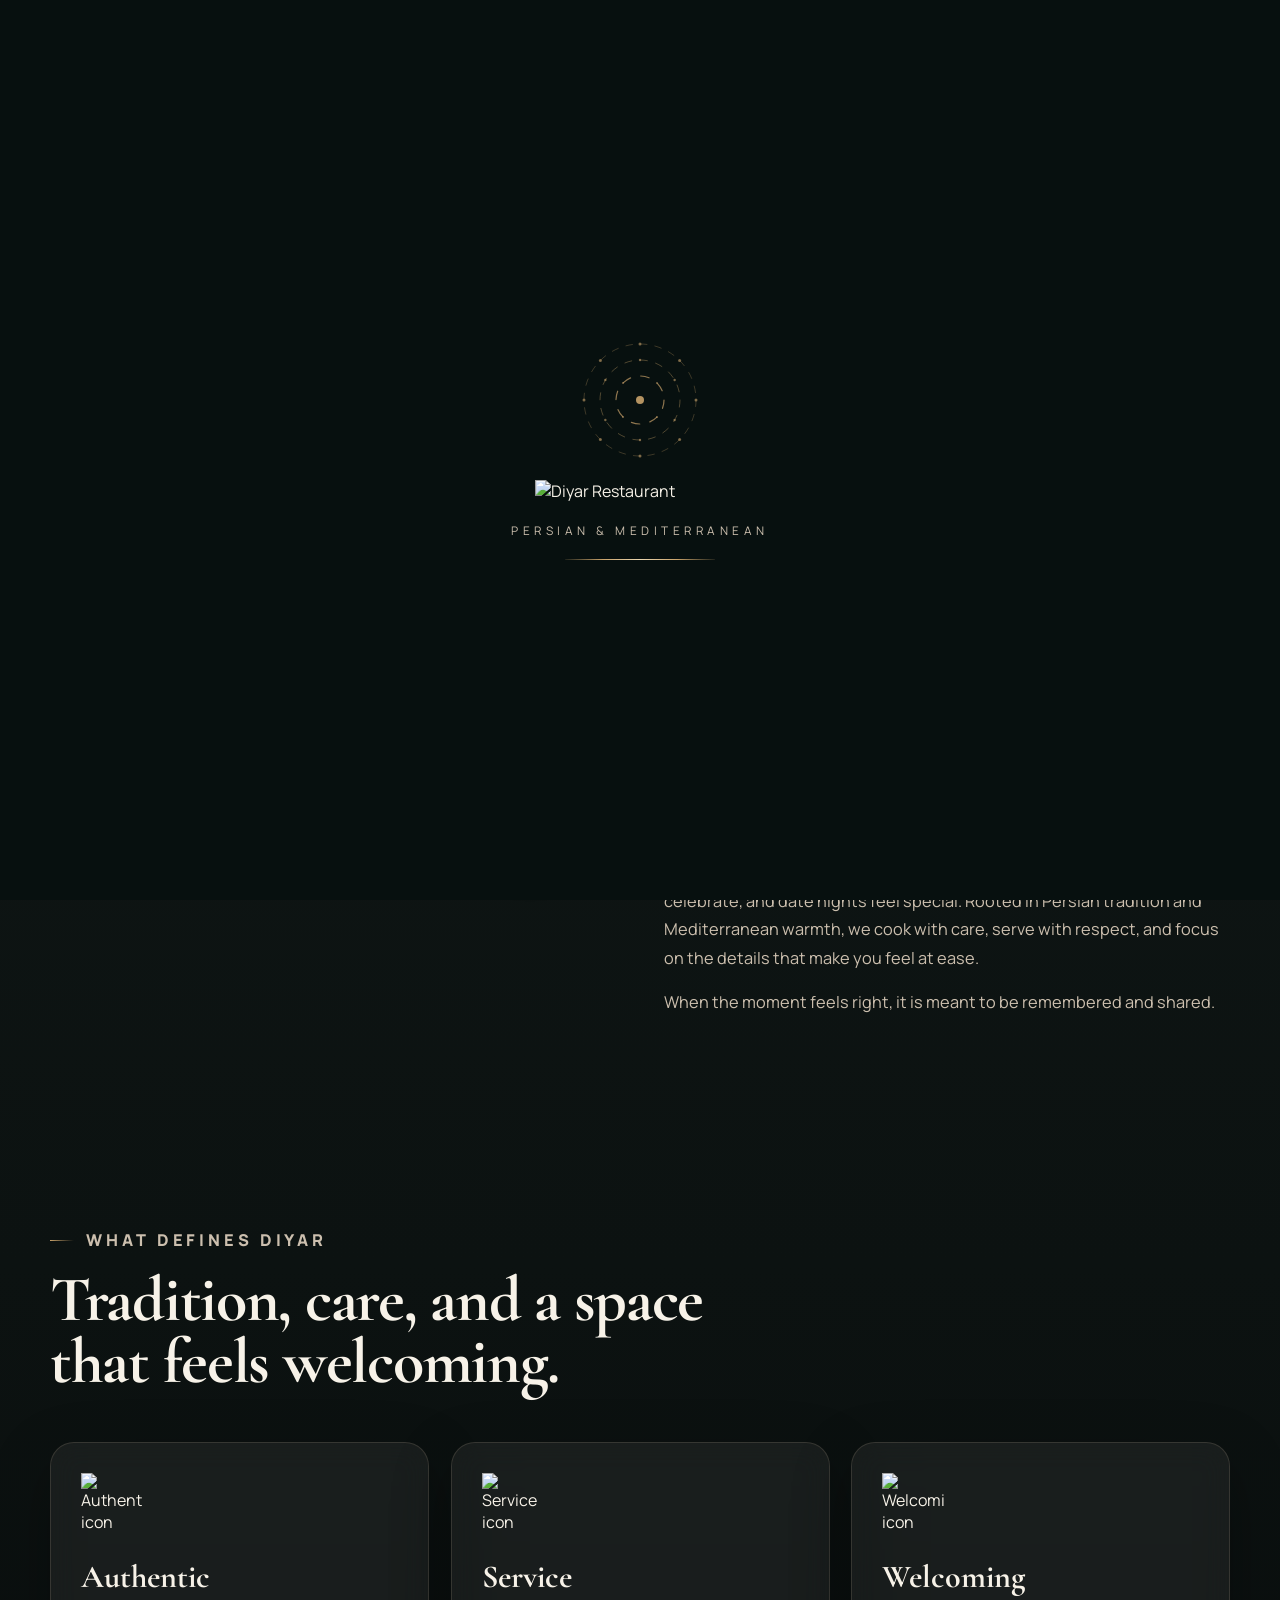
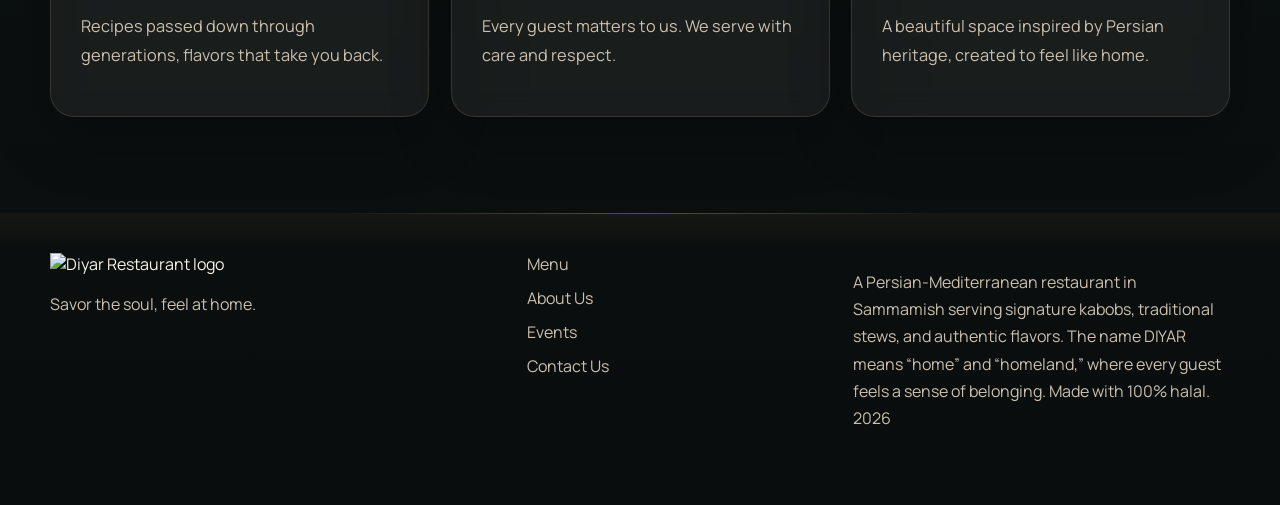
==== about-us/index.html @ 19ea6cae "Initial Diyar restaurant site" ====
<!DOCTYPE html>
<html lang="en">
  <head>
    <meta charset="UTF-8" />
    <meta name="viewport" content="width=device-width, initial-scale=1.0" />
    <title>About Us - Diyar Restaurant</title>
    <meta name="description" content="About Us - Diyar Restaurant" />
    <link rel="preconnect" href="https://fonts.googleapis.com" />
    <link rel="preconnect" href="https://fonts.gstatic.com" crossorigin />
    <link
      href="https://fonts.googleapis.com/css2?family=Cormorant+Garamond:wght@500;600;700&family=Manrope:wght@400;500;600;700;800&display=swap"
      rel="stylesheet"
    />
    <link rel="stylesheet" href="../styles.css" />
  </head>
  <body data-page="about">
    <div class="site-shell">
      <header class="topbar">
        <div class="container topbar__inner">
          <a class="topbar__item" href="tel:+14256570767">+1 (425) 657-0767</a>
          <a class="topbar__item" href="mailto:info@diyarrestaurant.com">info@diyarrestaurant.com</a>
          <a class="topbar__item" href="https://www.instagram.com/diyarrestaurant.wa/" target="_blank" rel="noreferrer">Instagram</a>
        </div>
      </header>

      <nav class="nav">
        <div class="container nav__inner">
          <a class="brand" href="../">
            <img src="https://diyarrestaurant.com/wp-content/uploads/2025/12/Logo-Website-Version-1000x.png" alt="Diyar Restaurant logo" />
          </a>
          <button class="nav__toggle" type="button" aria-expanded="false" aria-controls="site-menu">
            <span></span>
            <span></span>
          </button>
          <div class="nav__menu" id="site-menu">
            <a data-nav="menu" href="../menu/">Menu</a>
            <a data-nav="about" href="../about-us/">About Us</a>
            <a data-nav="events" href="../events/">Events</a>
            <a data-nav="contact" href="../contact-us/">Contact Us</a>
            <a class="button button--small" href="https://dub.sh/WaitlistEhsan" target="_blank" rel="noreferrer">Reserve a Table</a>
          </div>
        </div>
      </nav>

      <main>
        <section class="page-hero">
          <div class="container page-hero__inner">
            <p class="eyebrow">About Us</p>
            <h1>Savor the soul, feel at home.</h1>
            <p>
              DIYAR was created with the belief that a restaurant should feel like
              home, no matter where you are from.
            </p>
          </div>
        </section>

        <section class="story">
          <div class="container story__grid">
            <div class="story__visual">
              <img src="https://diyarrestaurant.com/wp-content/uploads/2026/03/Diyar-Restaurant-interior-SEO.jpg" alt="Diyar Restaurant interior" />
            </div>
            <div class="story__content">
              <p class="eyebrow">Our Story</p>
              <h2>Home and homeland.</h2>
              <p>
                The name DIYAR means home and homeland, a place where every guest
                feels a sense of belonging.
              </p>
              <p>
                At DIYAR, food is more than a meal. It is where families reconnect,
                friends celebrate, and date nights feel special. Rooted in Persian
                tradition and Mediterranean warmth, we cook with care, serve with
                respect, and focus on the details that make you feel at ease.
              </p>
              <p>
                When the moment feels right, it is meant to be remembered and
                shared.
              </p>
            </div>
          </div>
        </section>

        <section class="promise">
          <div class="container">
            <div class="section-heading">
              <p class="eyebrow">What Defines DIYAR</p>
              <h2>Tradition, care, and a space that feels welcoming.</h2>
            </div>
            <div class="promise__grid">
              <article class="feature-card">
                <img src="https://diyarrestaurant.com/wp-content/uploads/2026/01/Authentic-150x150.png" alt="Authentic icon" />
                <h3>Authentic</h3>
                <p>Recipes passed down through generations, flavors that take you back.</p>
              </article>
              <article class="feature-card">
                <img src="https://diyarrestaurant.com/wp-content/uploads/2026/01/Service-150x150.png" alt="Service icon" />
                <h3>Service</h3>
                <p>Every guest matters to us. We serve with care and respect.</p>
              </article>
              <article class="feature-card">
                <img src="https://diyarrestaurant.com/wp-content/uploads/2026/01/Welcoming-150x150.png" alt="Welcoming icon" />
                <h3>Welcoming</h3>
                <p>A beautiful space inspired by Persian heritage, created to feel like home.</p>
              </article>
            </div>
          </div>
        </section>
      </main>

      <footer class="footer">
        <div class="container footer__inner">
          <div>
            <img class="footer__logo" src="https://diyarrestaurant.com/wp-content/uploads/2025/12/Logo-Website-Version-1000x.png" alt="Diyar Restaurant logo" />
            <p>Savor the soul, feel at home.</p>
          </div>
          <div class="footer__links">
            <a href="../menu/">Menu</a>
            <a href="../about-us/">About Us</a>
            <a href="../events/">Events</a>
            <a href="../contact-us/">Contact Us</a>
          </div>
          <p class="footer__meta">A Persian-Mediterranean restaurant in Sammamish serving signature kabobs, traditional stews, and authentic flavors. The name DIYAR means “home” and “homeland,” where every guest feels a sense of belonging. Made with 100% halal. <span id="year"></span></p>
        </div>
      </footer>
    </div>

    <script src="../script.js"></script>
  </body>
</html>
---- styles.css ----
/* ============================================================
   DIYAR RESTAURANT — ENHANCED DESIGN SYSTEM
   ============================================================ */

:root {
  --bg: #0c1211;
  --bg-elevated: rgba(17, 27, 25, 0.84);
  --panel: rgba(248, 239, 224, 0.06);
  --panel-strong: rgba(248, 239, 224, 0.1);
  --text: #f7f2e8;
  --muted: #ccbfae;
  --gold: #c8a26a;
  --gold-soft: #ead6b0;
  --line: rgba(232, 213, 184, 0.14);
  --line-strong: rgba(232, 213, 184, 0.24);
  --shadow: 0 30px 80px rgba(0, 0, 0, 0.34);
  --shadow-gold: 0 0 60px rgba(200, 162, 106, 0.2);
  --shadow-card: 0 20px 60px rgba(0, 0, 0, 0.28);
  --radius-xl: 32px;
  --radius-lg: 24px;
  --radius-md: 18px;
  --container: min(1180px, calc(100vw - 32px));
  --ease-expo: cubic-bezier(0.16, 1, 0.3, 1);
  --ease-quart: cubic-bezier(0.25, 1, 0.5, 1);
  --ease-back: cubic-bezier(0.34, 1.56, 0.64, 1);
}


/* ============================================================
   KEYFRAME ANIMATIONS
   ============================================================ */

@keyframes fadeInUp {
  from {
    opacity: 0;
    transform: translateY(40px);
  }
  to {
    opacity: 1;
    transform: translateY(0);
  }
}

@keyframes fadeIn {
  from { opacity: 0; }
  to   { opacity: 1; }
}

@keyframes kenBurns {
  0%   { transform: scale(1)    translate(0,    0); }
  25%  { transform: scale(1.04) translate(-0.5%, -0.3%); }
  50%  { transform: scale(1.06) translate(-1%,  -0.6%); }
  75%  { transform: scale(1.04) translate(-0.5%, -0.2%); }
  100% { transform: scale(1)    translate(0,    0); }
}

@keyframes shimmer {
  0%   { transform: translateX(-120%) skewX(-18deg); opacity: 0; }
  20%  { opacity: 1; }
  80%  { opacity: 1; }
  100% { transform: translateX(220%) skewX(-18deg); opacity: 0; }
}

@keyframes goldPulse {
  0%, 100% { box-shadow: 0 14px 38px rgba(196, 154, 98, 0.28); }
  50%       { box-shadow: 0 14px 55px rgba(196, 154, 98, 0.52), 0 0 40px rgba(196, 154, 98, 0.2); }
}

@keyframes orb1 {
  0%, 100% { transform: translate(0, 0)    scale(1); }
  33%       { transform: translate(3%, 2%) scale(1.06); }
  66%       { transform: translate(-2%, 3%) scale(0.96); }
}

@keyframes orb2 {
  0%, 100% { transform: translate(0, 0)     scale(1); }
  33%       { transform: translate(-3%, -2%) scale(1.04); }
  66%       { transform: translate(2%, -3%)  scale(1.08); }
}

@keyframes navSlideDown {
  from { opacity: 0; transform: translateY(-6px); }
  to   { opacity: 1; transform: translateY(0); }
}

@keyframes borderGlow {
  0%, 100% { border-color: rgba(239, 220, 191, 0.16); }
  50%       { border-color: rgba(239, 220, 191, 0.34); }
}

@keyframes eyebrowReveal {
  from { opacity: 0; transform: translateX(-16px); letter-spacing: 0.12em; }
  to   { opacity: 1; transform: translateX(0);     letter-spacing: 0.24em; }
}

@keyframes scaleIn {
  from { opacity: 0; transform: scale(0.94); }
  to   { opacity: 1; transform: scale(1); }
}

@keyframes lineExpand {
  from { transform: scaleX(0); }
  to   { transform: scaleX(1); }
}

@keyframes topbarIn {
  from { opacity: 0; transform: translateY(-100%); }
  to   { opacity: 1; transform: translateY(0); }
}

@keyframes loaderLine {
  from { transform: scaleX(0); }
  to   { transform: scaleX(1); }
}

@keyframes loaderSpin {
  from { transform: rotate(0deg); }
  to   { transform: rotate(360deg); }
}

@keyframes loaderSpinReverse {
  from { transform: rotate(0deg); }
  to   { transform: rotate(-360deg); }
}

@keyframes loaderPulse {
  0%, 100% { opacity: 0.4; r: 6; }
  50%       { opacity: 1;   r: 8; }
}

@keyframes wordReveal {
  from { transform: translateY(110%); opacity: 0; }
  to   { transform: translateY(0);    opacity: 1; }
}

@keyframes gradientShift {
  0%   { background-position: 0% 50%; }
  50%  { background-position: 100% 50%; }
  100% { background-position: 0% 50%; }
}


/* ============================================================
   PAGE LOADER
   ============================================================ */

#page-loader {
  position: fixed;
  inset: 0;
  z-index: 999;
  background: #07100f;
  display: flex;
  align-items: center;
  justify-content: center;
  flex-direction: column;
  transition: opacity 1s var(--ease-expo), visibility 1s;
}

#page-loader.is-hidden {
  opacity: 0;
  visibility: hidden;
  pointer-events: none;
}

.loader__inner {
  display: flex;
  flex-direction: column;
  align-items: center;
  gap: 20px;
}

.loader__ornament {
  position: relative;
  width: 120px;
  height: 120px;
  animation: fadeIn 0.5s 0.1s both;
}

.loader__ornament-ring {
  position: absolute;
  inset: 0;
}

.loader__ornament-ring--outer {
  animation: loaderSpin 18s linear infinite;
}

.loader__ornament-ring--mid {
  inset: 18px;
  animation: loaderSpinReverse 12s linear infinite;
}

.loader__ornament-ring--inner {
  inset: 36px;
  animation: loaderSpin 7s linear infinite;
}

.loader__logo {
  width: 210px;
  animation: fadeInUp 0.9s 0.55s var(--ease-expo) both;
}

.loader__tagline {
  color: var(--muted);
  font-family: "Manrope", sans-serif;
  font-size: 0.74rem;
  letter-spacing: 0.38em;
  text-transform: uppercase;
  animation: fadeInUp 0.9s 0.75s var(--ease-expo) both;
}

.loader__bar-wrap {
  width: 150px;
  height: 1px;
  background: rgba(200, 162, 106, 0.14);
  overflow: hidden;
  border-radius: 1px;
  animation: fadeIn 0.1s 0.95s both;
}

.loader__bar {
  height: 100%;
  transform-origin: left;
  transform: scaleX(0);
  background: linear-gradient(90deg, transparent, var(--gold), var(--gold-soft), var(--gold), transparent);
  animation: loaderLine 1.5s 0.95s var(--ease-expo) both;
}


/* ============================================================
   HERO PARTICLES CANVAS
   ============================================================ */

.hero__particles {
  position: absolute;
  inset: 0;
  pointer-events: none;
  z-index: 1;
  opacity: 0;
  transition: opacity 2s ease;
}

.hero__particles.is-active {
  opacity: 0.7;
}


/* ============================================================
   WORD REVEAL (H1 split)
   ============================================================ */

.word-wrap {
  display: inline-block;
  overflow: hidden;
  vertical-align: bottom;
}

.word-wrap .word {
  display: inline-block;
  animation: wordReveal 0.9s var(--ease-expo) both;
}

.hero h1.word-split-active {
  animation: none !important;
  opacity: 1 !important;
  transform: none !important;
}


/* ============================================================
   RESET & BASE
   ============================================================ */

*,
*::before,
*::after {
  box-sizing: border-box;
}

html {
  scroll-behavior: smooth;
}

body {
  margin: 0;
  font-family: "Manrope", sans-serif;
  background:
    radial-gradient(circle at top left, rgba(170, 111, 59, 0.16), transparent 32%),
    radial-gradient(circle at 80% 10%, rgba(59, 104, 95, 0.22), transparent 28%),
    linear-gradient(180deg, #101817 0%, #0c1211 60%, #090d0d 100%);
  color: var(--text);
}

img {
  display: block;
  max-width: 100%;
}

a {
  color: inherit;
  text-decoration: none;
}

.site-shell {
  overflow: clip;
  position: relative;
}

/* Animated ambient orbs */
.site-shell::before,
.site-shell::after {
  content: '';
  position: fixed;
  border-radius: 50%;
  pointer-events: none;
  z-index: 0;
  filter: blur(90px);
}

.site-shell::before {
  width: 700px;
  height: 700px;
  top: -15%;
  left: -15%;
  background: radial-gradient(circle, rgba(170, 111, 59, 0.13), transparent 70%);
  animation: orb1 28s ease-in-out infinite;
}

.site-shell::after {
  width: 600px;
  height: 600px;
  top: 10%;
  right: -15%;
  background: radial-gradient(circle, rgba(59, 104, 95, 0.18), transparent 70%);
  animation: orb2 34s ease-in-out infinite;
  animation-delay: -14s;
}

.container {
  width: var(--container);
  margin: 0 auto;
  position: relative;
  z-index: 1;
}


/* ============================================================
   TOPBAR
   ============================================================ */

.topbar {
  position: relative;
  z-index: 4;
  border-bottom: 1px solid var(--line);
  background: rgba(8, 12, 11, 0.75);
  backdrop-filter: blur(18px);
  animation: topbarIn 0.6s var(--ease-expo) both;
}

.topbar__inner {
  display: flex;
  justify-content: center;
  gap: 32px;
  padding: 12px 0;
  color: var(--muted);
  font-size: 0.92rem;
}

.topbar__item {
  position: relative;
  transition: color 0.22s ease;
}

.topbar__item::after {
  content: '';
  position: absolute;
  bottom: -2px;
  left: 0;
  right: 0;
  height: 1px;
  background: var(--gold-soft);
  transform: scaleX(0);
  transition: transform 0.3s var(--ease-quart);
  transform-origin: left;
}

.topbar__item:hover {
  color: var(--gold-soft);
}

.topbar__item:hover::after {
  transform: scaleX(1);
}


/* ============================================================
   NAV
   ============================================================ */

.nav {
  position: sticky;
  top: 0;
  z-index: 5;
  background: rgba(8, 12, 11, 0.55);
  backdrop-filter: blur(18px);
  border-bottom: 1px solid rgba(232, 213, 184, 0.09);
  transition: background 0.4s ease, box-shadow 0.4s ease, border-color 0.4s ease;
  animation: navSlideDown 0.7s 0.15s var(--ease-expo) both;
}

.nav.is-scrolled {
  background: rgba(8, 12, 11, 0.92);
  box-shadow: 0 4px 40px rgba(0, 0, 0, 0.5), 0 1px 0 rgba(232, 213, 184, 0.1);
  border-color: rgba(232, 213, 184, 0.14);
}

.nav__inner {
  display: flex;
  align-items: center;
  justify-content: space-between;
  gap: 24px;
  min-height: 90px;
}

.brand img,
.footer__logo {
  width: 180px;
  transition: opacity 0.22s ease, transform 0.3s var(--ease-quart);
}

.brand:hover img {
  opacity: 0.8;
  transform: scale(0.97);
}

.nav__menu {
  display: flex;
  align-items: center;
  gap: 26px;
  font-size: 0.97rem;
}

.nav__menu a:not(.button) {
  position: relative;
  color: var(--muted);
  transition: color 0.22s ease;
  padding-bottom: 2px;
}

.nav__menu a:not(.button)::after {
  content: '';
  position: absolute;
  bottom: -2px;
  left: 0;
  right: 0;
  height: 1px;
  background: linear-gradient(90deg, var(--gold), var(--gold-soft));
  transform: scaleX(0);
  transform-origin: left;
  transition: transform 0.3s var(--ease-quart);
}

.nav__menu a:not(.button):hover,
.nav__menu a.is-active:not(.button) {
  color: var(--gold-soft);
}

.nav__menu a:not(.button):hover::after,
.nav__menu a.is-active:not(.button)::after {
  transform: scaleX(1);
}

.nav__toggle {
  display: none;
  border: 0;
  background: transparent;
  padding: 4px;
  cursor: pointer;
  border-radius: 8px;
  transition: background 0.2s ease;
}

.nav__toggle:hover {
  background: var(--panel-strong);
}

.nav__toggle span {
  display: block;
  width: 28px;
  height: 2px;
  margin: 6px 0;
  background: var(--text);
  border-radius: 2px;
  transform-origin: center;
  transition: transform 0.35s var(--ease-expo), opacity 0.25s ease, background 0.22s ease;
}

.nav__toggle[aria-expanded="true"] span:first-child {
  transform: translateY(8px) rotate(45deg);
}

.nav__toggle[aria-expanded="true"] span:last-child {
  transform: translateY(-8px) rotate(-45deg);
}


/* ============================================================
   BUTTONS
   ============================================================ */

.button,
.button--ghost {
  display: inline-flex;
  align-items: center;
  justify-content: center;
  min-height: 52px;
  padding: 0 26px;
  border-radius: 999px;
  font-weight: 700;
  cursor: pointer;
  position: relative;
  overflow: hidden;
  transition:
    transform 220ms var(--ease-back),
    box-shadow 220ms ease,
    background 220ms ease,
    border-color 220ms ease,
    color 220ms ease;
}

.button {
  background: linear-gradient(135deg, #c49a62, #f0d5a9);
  color: #1d140b;
  box-shadow: 0 14px 38px rgba(196, 154, 98, 0.28);
}

.button::before {
  content: '';
  position: absolute;
  inset: 0;
  background: linear-gradient(135deg, rgba(255,255,255,0.15) 0%, rgba(255,255,255,0) 60%);
  opacity: 0;
  transition: opacity 0.3s ease;
}

.button::after {
  content: '';
  position: absolute;
  top: 0;
  left: 0;
  width: 40%;
  height: 100%;
  background: linear-gradient(90deg, transparent, rgba(255,255,255,0.45), transparent);
  transform: translateX(-120%) skewX(-18deg);
}

.button:hover {
  transform: translateY(-3px) scale(1.02);
  box-shadow: 0 20px 50px rgba(196, 154, 98, 0.45), 0 0 30px rgba(196, 154, 98, 0.2);
}

.button:hover::before {
  opacity: 1;
}

.button:hover::after {
  animation: shimmer 0.7s var(--ease-quart) forwards;
}

.button:active {
  transform: translateY(-1px) scale(0.99);
}

.button--ghost {
  border: 1px solid rgba(240, 213, 169, 0.28);
  background: rgba(250, 237, 215, 0.03);
  color: var(--text);
}

.button--ghost::after {
  content: '';
  position: absolute;
  top: 0;
  left: 0;
  width: 40%;
  height: 100%;
  background: linear-gradient(90deg, transparent, rgba(240, 213, 169, 0.15), transparent);
  transform: translateX(-120%) skewX(-18deg);
}

.button--ghost:hover {
  transform: translateY(-3px) scale(1.02);
  border-color: rgba(240, 213, 169, 0.55);
  background: rgba(250, 237, 215, 0.07);
  box-shadow: 0 0 30px rgba(200, 162, 106, 0.12);
}

.button--ghost:hover::after {
  animation: shimmer 0.7s var(--ease-quart) forwards;
}

.button--small {
  min-height: 44px;
  padding: 0 18px;
  font-size: 0.92rem;
}


/* ============================================================
   EYEBROW
   ============================================================ */

.eyebrow {
  margin: 0 0 14px;
  color: var(--gold-soft);
  letter-spacing: 0.24em;
  text-transform: uppercase;
  font-size: 0.76rem;
  font-weight: 800;
  display: flex;
  align-items: center;
  gap: 12px;
}

.eyebrow::before {
  content: '';
  display: inline-block;
  width: 24px;
  height: 1px;
  background: linear-gradient(90deg, var(--gold), transparent);
  flex-shrink: 0;
  transform-origin: left;
}


/* ============================================================
   HERO
   ============================================================ */

.hero {
  position: relative;
  padding: 64px 0 56px;
  overflow: hidden;
}

.hero__backdrop {
  position: absolute;
  inset: 0;
  overflow: hidden;
  opacity: 0.95;
}

.hero__backdrop::before {
  content: '';
  position: absolute;
  inset: -8%;
  background: url("https://diyarrestaurant.com/wp-content/uploads/2026/03/Diyar-Restaurant-interior-SEO.jpg") center/cover no-repeat;
  animation: kenBurns 28s ease-in-out infinite;
  will-change: transform;
}

.hero__backdrop::after {
  content: '';
  position: absolute;
  inset: 0;
  background:
    linear-gradient(105deg, rgba(8, 12, 11, 0.94) 0%, rgba(8, 12, 11, 0.82) 40%, rgba(8, 12, 11, 0.65) 60%, rgba(8, 12, 11, 0.88) 100%),
    linear-gradient(180deg, rgba(8, 12, 11, 0.15) 0%, rgba(8, 12, 11, 0.55) 100%);
}

.page-hero {
  padding: 92px 0 42px;
}

.page-hero__inner {
  max-width: 760px;
}

.page-hero h1 {
  margin: 0;
  font-family: "Cormorant Garamond", serif;
  font-size: clamp(3.4rem, 6vw, 5.8rem);
  line-height: 0.98;
  letter-spacing: -0.02em;
}

.page-hero p:last-child {
  max-width: 60ch;
  color: var(--muted);
  line-height: 1.75;
  font-size: 1.04rem;
}

/* Page hero staggered entrance */
.page-hero__inner > * {
  animation: fadeInUp 0.9s var(--ease-expo) both;
}
.page-hero__inner > *:nth-child(1) { animation-delay: 0.1s; }
.page-hero__inner > *:nth-child(2) { animation-delay: 0.22s; }
.page-hero__inner > *:nth-child(3) { animation-delay: 0.34s; }

/* Page hero divider line */
.page-hero__inner::after {
  content: '';
  display: block;
  height: 1px;
  max-width: 120px;
  margin-top: 40px;
  background: linear-gradient(90deg, var(--gold), transparent);
  transform-origin: left;
  animation: lineExpand 1s 0.5s var(--ease-expo) both;
}

.hero__grid {
  position: relative;
  display: grid;
  grid-template-columns: minmax(0, 1.35fr) minmax(320px, 0.8fr);
  gap: 28px;
  align-items: end;
}

.hero__content,
.hero__panel {
  position: relative;
  z-index: 2;
}

.hero__content {
  padding: 68px 0 80px;
}

/* Hero content staggered entrance */
.hero__content > * {
  animation: fadeInUp 1s var(--ease-expo) both;
}
.hero__content > *:nth-child(1) { animation-delay: 0.2s; }
.hero__content > *:nth-child(2) { animation-delay: 0.32s; }
.hero__content > *:nth-child(3) { animation-delay: 0.44s; }
.hero__content > *:nth-child(4) { animation-delay: 0.56s; }

.hero h1,
.section-heading h2,
.story__content h2,
.menu__content h2,
.contact__card h2,
.hero__panel h2 {
  margin: 0;
  font-family: "Cormorant Garamond", serif;
  line-height: 0.98;
  letter-spacing: -0.02em;
}

.hero h1 {
  max-width: 9ch;
  font-size: clamp(4rem, 7vw, 6.8rem);
  color: var(--text);
  text-shadow:
    0 2px 30px rgba(0, 0, 0, 0.6),
    0 0 80px rgba(0, 0, 0, 0.4);
}

.hero__lede,
.section-heading p,
.story__content p,
.menu__content p,
.contact__card p,
.event-card p,
.feature-card p,
.hero__panel p {
  color: var(--muted);
  line-height: 1.75;
  font-size: 1.02rem;
}

.hero__lede {
  max-width: 62ch;
  margin: 24px 0 0;
}

.hero__actions,
.menu__actions,
.contact__actions {
  display: flex;
  flex-wrap: wrap;
  gap: 14px;
  margin-top: 30px;
}

.hero__panel {
  padding: 30px;
  border: 1px solid rgba(239, 220, 191, 0.18);
  border-radius: var(--radius-xl);
  background:
    linear-gradient(180deg, rgba(32, 45, 41, 0.82), rgba(16, 24, 22, 0.92)),
    rgba(248, 239, 224, 0.05);
  box-shadow: var(--shadow), inset 0 1px 0 rgba(239, 220, 191, 0.08);
  backdrop-filter: blur(24px);
  animation: fadeInUp 1s 0.5s var(--ease-expo) both;
  transition: transform 0.4s var(--ease-quart), box-shadow 0.4s ease, border-color 0.4s ease;
}

.hero__panel:hover {
  transform: translateY(-4px);
  box-shadow: var(--shadow), var(--shadow-gold), inset 0 1px 0 rgba(239, 220, 191, 0.12);
}

.hero__panel h2 {
  margin-top: 8px;
  font-size: clamp(2.2rem, 3vw, 3.2rem);
}

.text-link {
  display: inline-flex;
  align-items: center;
  gap: 6px;
  margin-top: 4px;
  color: var(--gold-soft);
  font-weight: 700;
  position: relative;
  transition: gap 0.3s var(--ease-back), color 0.2s ease;
}

.text-link::after {
  content: '';
  position: absolute;
  bottom: -2px;
  left: 0;
  right: 0;
  height: 1px;
  background: var(--gold-soft);
  transform: scaleX(0);
  transform-origin: left;
  transition: transform 0.35s var(--ease-quart);
}

.text-link:hover {
  gap: 10px;
  color: var(--text);
}

.text-link:hover::after {
  transform: scaleX(1);
}

.hero__meta {
  display: grid;
  grid-template-columns: 1fr 1fr;
  gap: 14px;
  margin-top: 28px;
}

.hero__meta div,
.fact-card,
.event-card,
.contact__card,
.feature-card,
.menu__preview {
  border: 1px solid var(--line);
  background: var(--panel);
  backdrop-filter: blur(14px);
  box-shadow: var(--shadow-card);
  transition:
    border-color 0.35s ease,
    box-shadow 0.35s ease,
    transform 0.35s var(--ease-quart),
    background 0.35s ease;
}

.hero__meta div,
.fact-card,
.contact__card {
  border-radius: var(--radius-md);
  padding: 18px 18px 16px;
  display: flex;
  flex-direction: column;
  justify-content: center;
}

.hero__meta span,
.fact-card span,
.contact__card span {
  display: block;
  margin-bottom: 8px;
  color: var(--muted);
  text-transform: uppercase;
  letter-spacing: 0.16em;
  font-size: 0.72rem;
  font-weight: 700;
}

.hero__meta strong,
.fact-card strong,
.contact__card strong,
.contact__card a {
  display: block;
  line-height: 1.6;
  font-size: 0.98rem;
}

.contact__card a {
  transition: color 0.22s ease;
}

.contact__card a:hover {
  color: var(--gold-soft);
}


/* ============================================================
   SECTIONS
   ============================================================ */

section {
  padding: 96px 0;
}

.section-heading {
  max-width: 760px;
  margin-bottom: 48px;
}

.section-heading h2,
.story__content h2,
.menu__content h2,
.contact__card h2 {
  font-size: clamp(3rem, 5vw, 4.6rem);
}

.section-heading--center {
  margin-left: auto;
  margin-right: auto;
  text-align: center;
}

.section-heading--center .eyebrow {
  justify-content: center;
}

.section-heading--center .eyebrow::before {
  display: none;
}


/* ============================================================
   FEATURE CARDS (Promise Section)
   ============================================================ */

.promise__grid,
.events__grid {
  display: grid;
  grid-template-columns: repeat(3, minmax(0, 1fr));
  gap: 22px;
}

.feature-card,
.event-card {
  height: 100%;
  border-radius: var(--radius-lg);
  padding: 30px;
  cursor: default;
}

.feature-card:hover,
.event-card:hover {
  border-color: rgba(200, 162, 106, 0.3);
  box-shadow: 0 24px 70px rgba(0, 0, 0, 0.38), 0 0 40px rgba(200, 162, 106, 0.12);
  transform: translateY(-6px);
  background: rgba(248, 239, 224, 0.09);
}

.feature-card img {
  width: 62px;
  height: 62px;
  margin-bottom: 22px;
  transition: transform 0.4s var(--ease-back), filter 0.3s ease;
}

.feature-card:hover img {
  transform: scale(1.12) rotate(-3deg);
  filter: drop-shadow(0 4px 16px rgba(200, 162, 106, 0.4));
}

.feature-card h3,
.event-card h3 {
  margin: 0 0 12px;
  font-family: "Cormorant Garamond", serif;
  font-size: 2rem;
  transition: color 0.22s ease;
}

.feature-card:hover h3,
.event-card:hover h3 {
  color: var(--gold-soft);
}


/* ============================================================
   STORY SECTION
   ============================================================ */

.story__grid,
.menu__grid,
.contact__grid {
  display: grid;
  grid-template-columns: repeat(2, minmax(0, 1fr));
  gap: 48px;
  align-items: center;
}

.story__visual {
  position: relative;
}

.story__visual::before {
  content: "";
  position: absolute;
  inset: auto -24px -24px auto;
  width: 220px;
  height: 220px;
  border-radius: 50%;
  background: radial-gradient(circle, rgba(200, 162, 106, 0.28), transparent 70%);
  filter: blur(16px);
  z-index: -1;
  pointer-events: none;
}

.story__visual img,
.menu__preview img {
  border-radius: var(--radius-xl);
  border: 1px solid var(--line);
  transition: transform 0.65s var(--ease-quart), border-color 0.35s ease, box-shadow 0.35s ease;
  display: block;
  width: 100%;
}

.story__visual:hover img {
  transform: scale(1.03);
  border-color: rgba(200, 162, 106, 0.24);
  box-shadow: 0 24px 70px rgba(0, 0, 0, 0.45);
}

.story__facts {
  display: grid;
  grid-template-columns: repeat(3, minmax(0, 1fr));
  gap: 14px;
  margin-top: 28px;
}


/* ============================================================
   MENU SECTION
   ============================================================ */

.menu__preview {
  display: block;
  padding: 14px;
  border-radius: calc(var(--radius-xl) + 6px);
  cursor: pointer;
}

.menu__preview img {
  border-radius: var(--radius-xl);
  border: 1px solid var(--line);
  transition: transform 0.5s var(--ease-quart);
}

.menu__preview:hover {
  border-color: rgba(200, 162, 106, 0.28);
  box-shadow: 0 30px 80px rgba(0, 0, 0, 0.4), var(--shadow-gold);
  transform: translateY(-4px);
}

.menu__preview:hover img {
  transform: scale(1.02);
}

.menu--page {
  padding-top: 24px;
}


/* ============================================================
   CONTACT SECTION
   ============================================================ */

.contact__card--primary {
  padding: 36px;
  border-radius: var(--radius-xl);
  background:
    linear-gradient(160deg, rgba(36, 52, 47, 0.88), rgba(16, 24, 22, 0.96)),
    rgba(248, 239, 224, 0.07);
  border-color: rgba(200, 162, 106, 0.12);
}

.contact__card--primary:hover {
  border-color: rgba(200, 162, 106, 0.22);
  box-shadow: 0 30px 80px rgba(0, 0, 0, 0.38), 0 0 50px rgba(200, 162, 106, 0.1);
  transform: translateY(-4px);
}

.contact__stack {
  display: grid;
  gap: 16px;
}

.contact__stack .contact__card {
  min-height: 146px;
  display: flex;
  flex-direction: column;
  justify-content: center;
}

.contact__stack .contact__card span {
  margin-bottom: 10px;
}

.contact-form {
  padding-top: 0;
}

.map-section {
  padding-top: 0;
}

.map-section__grid {
  display: grid;
  grid-template-columns: minmax(300px, 0.85fr) minmax(0, 1.15fr);
  gap: 24px;
  align-items: stretch;
}

.map-section__content,
.map-frame {
  border: 1px solid var(--line);
  border-radius: var(--radius-xl);
  background: var(--panel);
  backdrop-filter: blur(14px);
  box-shadow: var(--shadow);
}

.map-section__content {
  padding: 34px;
  display: flex;
  flex-direction: column;
  justify-content: center;
}

.map-section__content h2 {
  margin: 0 0 18px;
  font-family: "Cormorant Garamond", serif;
  font-size: clamp(2.6rem, 4vw, 4rem);
  line-height: 0.98;
}

.map-section__content p:last-of-type {
  color: var(--muted);
  line-height: 1.75;
}

.map-frame {
  overflow: hidden;
  min-height: 420px;
}

.map-frame iframe {
  display: block;
  width: 100%;
  height: 100%;
  min-height: 420px;
  border: 0;
}

.contact-form__card {
  border: 1px solid var(--line);
  border-radius: var(--radius-xl);
  background: var(--panel);
  backdrop-filter: blur(14px);
  box-shadow: var(--shadow);
  padding: 34px;
}

.contact-form__card h2 {
  margin: 0 0 22px;
  font-family: "Cormorant Garamond", serif;
  font-size: clamp(2.6rem, 4vw, 4rem);
  line-height: 0.98;
}

.form-grid {
  display: grid;
  grid-template-columns: repeat(2, minmax(0, 1fr));
  gap: 18px;
}

.form-grid label {
  display: grid;
  gap: 8px;
}

.form-grid span {
  color: var(--muted);
  font-size: 0.82rem;
  font-weight: 700;
  letter-spacing: 0.08em;
  text-transform: uppercase;
}

.form-grid input,
.form-grid textarea {
  width: 100%;
  border: 1px solid var(--line);
  border-radius: 16px;
  background: rgba(250, 237, 215, 0.04);
  color: var(--text);
  padding: 16px 18px;
  font: inherit;
}

.form-grid input::placeholder,
.form-grid textarea::placeholder {
  color: color-mix(in srgb, var(--muted) 80%, transparent);
}

.form-grid__full {
  grid-column: 1 / -1;
}

.contact__stack .contact__card:hover {
  border-color: rgba(200, 162, 106, 0.22);
  transform: translateY(-3px);
  box-shadow: 0 16px 50px rgba(0, 0, 0, 0.3), 0 0 20px rgba(200, 162, 106, 0.08);
}


/* ============================================================
   FOOTER
   ============================================================ */

.footer {
  padding: 40px 0 56px;
  border-top: 1px solid transparent;
  background: linear-gradient(180deg, rgba(200, 162, 106, 0.06) 0%, transparent 40px) no-repeat;
  position: relative;
}

.footer::before {
  content: '';
  position: absolute;
  top: 0;
  left: 50%;
  transform: translateX(-50%);
  width: min(600px, 80%);
  height: 1px;
  background: linear-gradient(90deg, transparent, var(--gold), transparent);
  opacity: 0.4;
}

.footer__inner {
  display: grid;
  grid-template-columns: 1.2fr 0.8fr 1fr;
  gap: 24px;
  align-items: start;
}

.footer__links {
  display: flex;
  flex-direction: column;
  gap: 12px;
  color: var(--muted);
}

.footer__links a {
  transition: color 0.22s ease, padding-left 0.25s var(--ease-quart);
  display: inline-block;
}

.footer__links a:hover {
  color: var(--gold-soft);
  padding-left: 6px;
}

.footer__meta,
.footer p {
  color: var(--muted);
  line-height: 1.7;
}

.footer__logo {
  transition: opacity 0.22s ease;
}

.footer__logo:hover {
  opacity: 0.7;
}


/* ============================================================
   SCROLL REVEAL SYSTEM
   ============================================================ */

.reveal {
  opacity: 0;
  transform: translateY(38px);
  transition:
    opacity 0.8s var(--ease-expo),
    transform 0.8s var(--ease-expo);
  will-change: opacity, transform;
}

.reveal.is-visible {
  opacity: 1;
  transform: translateY(0);
}

.reveal-left {
  opacity: 0;
  transform: translateX(-44px);
  transition:
    opacity 0.9s var(--ease-expo),
    transform 0.9s var(--ease-expo);
  will-change: opacity, transform;
}

.reveal-left.is-visible {
  opacity: 1;
  transform: translateX(0);
}

.reveal-right {
  opacity: 0;
  transform: translateX(44px);
  transition:
    opacity 0.9s var(--ease-expo),
    transform 0.9s var(--ease-expo);
  will-change: opacity, transform;
}

.reveal-right.is-visible {
  opacity: 1;
  transform: translateX(0);
}

.reveal-scale {
  opacity: 0;
  transform: scale(0.95);
  transition:
    opacity 0.8s var(--ease-expo),
    transform 0.8s var(--ease-expo);
  will-change: opacity, transform;
}

.reveal-scale.is-visible {
  opacity: 1;
  transform: scale(1);
}


/* ============================================================
   DECORATIVE GOLD RULE
   ============================================================ */

.gold-rule {
  display: block;
  width: 60px;
  height: 1px;
  background: linear-gradient(90deg, var(--gold), transparent);
  margin: 20px 0;
}


/* ============================================================
   PREFERS REDUCED MOTION
   ============================================================ */

@media (prefers-reduced-motion: reduce) {
  *,
  *::before,
  *::after {
    animation-duration: 0.01ms !important;
    animation-iteration-count: 1 !important;
    transition-duration: 0.01ms !important;
  }

  .reveal,
  .reveal-left,
  .reveal-right,
  .reveal-scale {
    opacity: 1;
    transform: none;
    transition: none;
  }

  .hero__backdrop::before {
    animation: none;
  }

  .site-shell::before,
  .site-shell::after {
    animation: none;
  }
}


/* ============================================================
   RESPONSIVE — TABLET
   ============================================================ */

@media (max-width: 1040px) {
  .hero__grid,
  .story__grid,
  .menu__grid,
  .contact__grid,
  .map-section__grid,
  .footer__inner {
    grid-template-columns: 1fr;
  }

  .promise__grid,
  .events__grid,
  .story__facts,
  .form-grid {
    grid-template-columns: 1fr;
  }

  .hero__content {
    padding-bottom: 22px;
  }

  .story__grid,
  .menu__grid,
  .contact__grid {
    gap: 28px;
  }
}

@media (max-width: 860px) {
  .topbar__inner {
    flex-direction: column;
    align-items: center;
    gap: 8px;
  }

  .nav__toggle {
    display: block;
  }

  .nav__menu {
    position: absolute;
    top: calc(100% + 10px);
    right: 16px;
    left: 16px;
    display: none;
    flex-direction: column;
    align-items: stretch;
    padding: 16px;
    border-radius: 20px;
    background: rgba(8, 12, 11, 0.97);
    border: 1px solid var(--line);
    box-shadow: var(--shadow);
    backdrop-filter: blur(24px);
  }

  .nav__menu.is-open {
    display: flex;
    animation: scaleIn 0.25s var(--ease-expo) both;
    transform-origin: top right;
  }

  .nav__menu a:not(.button) {
    padding: 12px 0;
    border-bottom: 1px solid var(--line);
    font-size: 1.05rem;
  }

  .nav__menu a:not(.button)::after {
    display: none;
  }

  .nav__menu .button {
    margin-top: 8px;
    text-align: center;
    min-height: 48px;
  }

  .hero {
    padding-top: 32px;
  }

  .hero__meta {
    grid-template-columns: 1fr;
  }

  .hero h1 {
    max-width: none;
  }

  section {
    padding: 78px 0;
  }
}

@media (max-width: 560px) {
  .container {
    width: min(100vw - 20px, 1180px);
  }

  .brand img,
  .footer__logo {
    width: 150px;
  }

  .hero__content {
    padding-top: 36px;
  }

  .hero__panel,
  .feature-card,
  .event-card,
  .contact__card,
  .menu__preview {
    padding-left: 20px;
    padding-right: 20px;
  }

  .promise__grid,
  .events__grid {
    gap: 14px;
  }
}
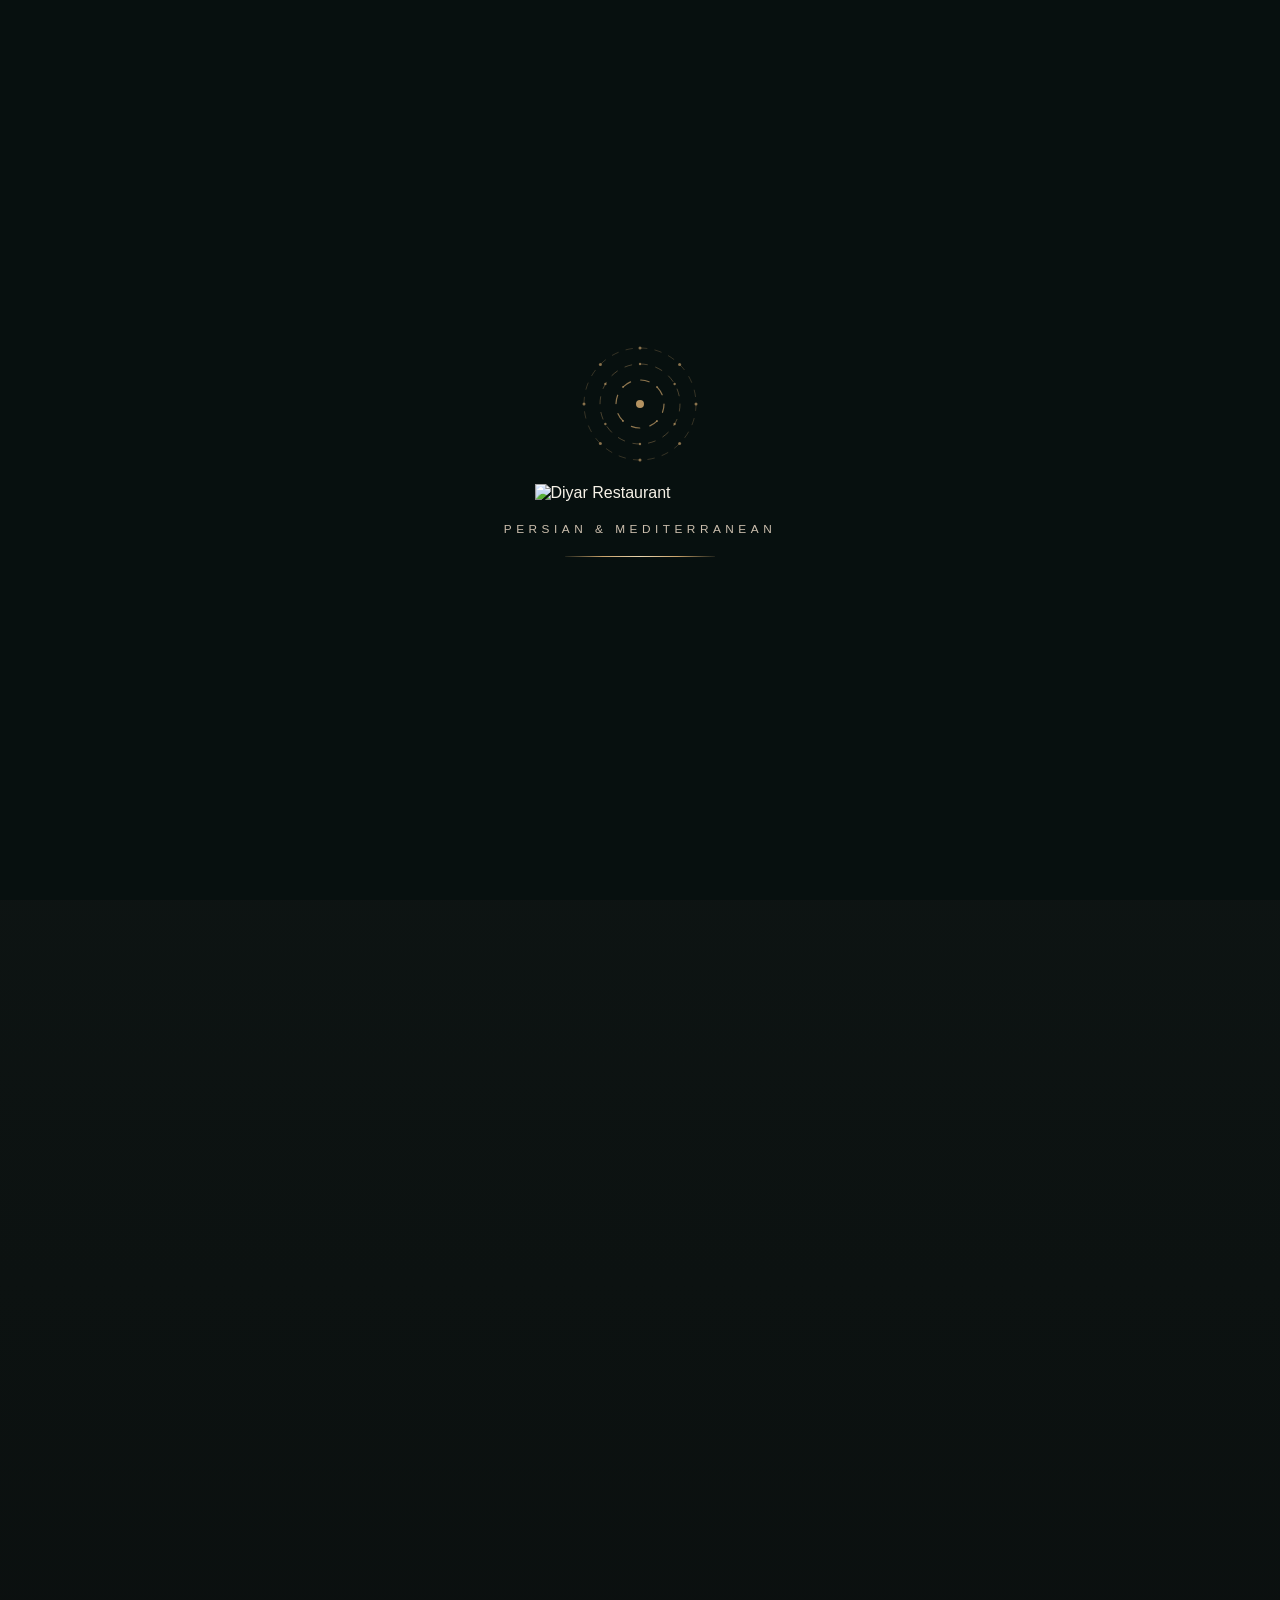
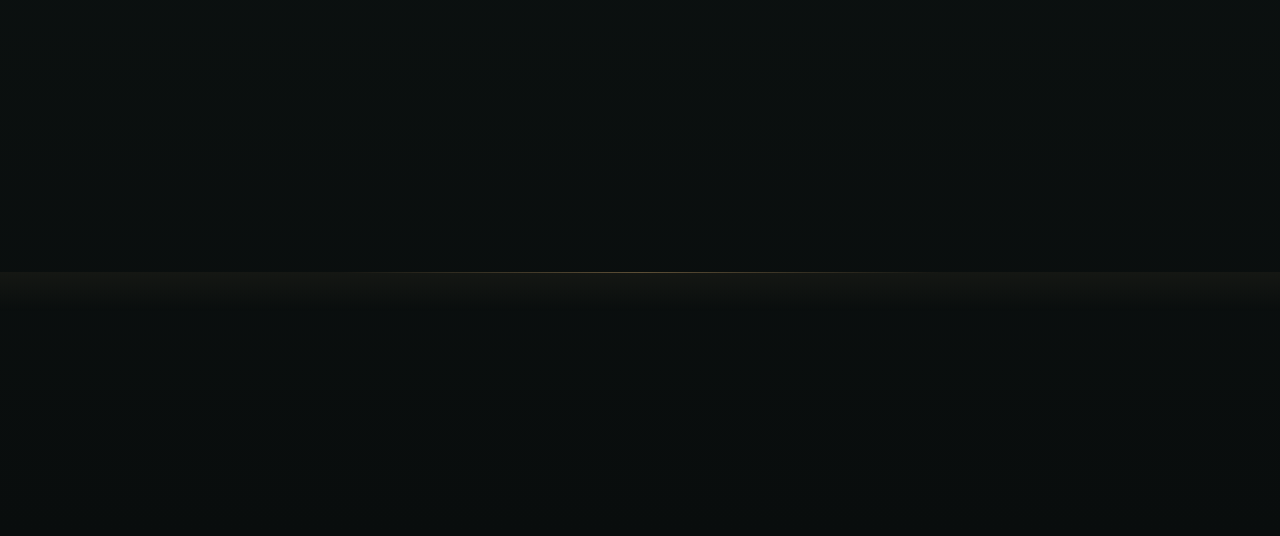
==== commit 20b9f826: "Add security headers, CSP, robots.txt, security.txt, and form honeypot - _headers / vercel.json: HTT" ====
--- a/about-us/index.html
+++ b/about-us/index.html
@@ -5,6 +5,8 @@
     <meta name="viewport" content="width=device-width, initial-scale=1.0" />
     <title>About Us - Diyar Restaurant</title>
     <meta name="description" content="About Us - Diyar Restaurant" />
+    <meta http-equiv="Content-Security-Policy" content="default-src 'self'; script-src 'self'; style-src 'self' https://fonts.googleapis.com; font-src 'self' https://fonts.gstatic.com; img-src 'self' https://diyarrestaurant.com data:; frame-src https://www.google.com; object-src 'none'; base-uri 'self'; form-action 'self'">
+    <meta name="referrer" content="strict-origin-when-cross-origin">
     <link rel="preconnect" href="https://fonts.googleapis.com" />
     <link rel="preconnect" href="https://fonts.gstatic.com" crossorigin />
     <link
--- a/styles.css
+++ b/styles.css
@@ -1295,6 +1295,265 @@
 
 
 /* ============================================================
+   PAGE HERO — SUBPAGE ENHANCEMENTS
+   ============================================================ */
+
+/* Repositioned from above — make relative for particles & orbs */
+.page-hero {
+  position: relative;
+  overflow: hidden;
+}
+
+/* Two animated ambient orbs behind the page-hero content */
+.page-hero::before,
+.page-hero::after {
+  content: '';
+  position: absolute;
+  border-radius: 50%;
+  pointer-events: none;
+  z-index: 0;
+}
+
+.page-hero::before {
+  width: 560px;
+  height: 560px;
+  top: -40%;
+  left: -8%;
+  background: radial-gradient(circle, rgba(200, 162, 106, 0.13), transparent 70%);
+  filter: blur(55px);
+  animation: pageOrbA 14s ease-in-out infinite;
+}
+
+.page-hero::after {
+  width: 420px;
+  height: 420px;
+  top: 10%;
+  right: -6%;
+  background: radial-gradient(circle, rgba(59, 104, 95, 0.18), transparent 70%);
+  filter: blur(55px);
+  animation: pageOrbB 18s 3s ease-in-out infinite;
+}
+
+@keyframes pageOrbA {
+  0%, 100% { transform: translate(0,    0) scale(1);    opacity: 0.55; }
+  40%       { transform: translate(4%,  3%) scale(1.1); opacity: 0.95; }
+  70%       { transform: translate(-3%, 5%) scale(0.93); opacity: 0.65; }
+}
+
+@keyframes pageOrbB {
+  0%, 100% { transform: translate(0,     0) scale(1);    opacity: 0.5; }
+  35%       { transform: translate(-4%, -3%) scale(1.08); opacity: 0.9; }
+  65%       { transform: translate(3%,  -4%) scale(0.96); opacity: 0.6; }
+}
+
+/* Ensure content sits above the orbs */
+.page-hero__inner {
+  position: relative;
+  z-index: 1;
+}
+
+/* Floating particles canvas (injected by JS) */
+.page-hero__particles {
+  position: absolute;
+  inset: 0;
+  pointer-events: none;
+  z-index: 0;
+  opacity: 0;
+  transition: opacity 2s ease;
+}
+
+.page-hero__particles.is-active {
+  opacity: 0.45;
+}
+
+/* Word-split active class for page-hero h1 (same as hero h1) */
+.page-hero h1.word-split-active {
+  animation: none !important;
+  opacity: 1 !important;
+  transform: none !important;
+}
+
+
+/* ============================================================
+   LOCATION BEACON  (Contact page)
+   ============================================================ */
+
+.location-beacon {
+  display: inline-flex;
+  align-items: center;
+  gap: 10px;
+  margin-bottom: 14px;
+  padding: 7px 14px 7px 10px;
+  border-radius: 999px;
+  border: 1px solid rgba(200, 162, 106, 0.18);
+  background: rgba(200, 162, 106, 0.06);
+  width: fit-content;
+}
+
+.location-beacon__dot {
+  position: relative;
+  width: 8px;
+  height: 8px;
+  border-radius: 50%;
+  background: var(--gold);
+  flex-shrink: 0;
+}
+
+.location-beacon__dot::before,
+.location-beacon__dot::after {
+  content: '';
+  position: absolute;
+  inset: -4px;
+  border-radius: 50%;
+  border: 1.5px solid var(--gold);
+  animation: beaconPing 2.2s ease-out infinite;
+}
+
+.location-beacon__dot::after {
+  animation-delay: 0.7s;
+  inset: -8px;
+  border-color: rgba(200, 162, 106, 0.5);
+}
+
+@keyframes beaconPing {
+  0%   { transform: scale(1); opacity: 0.9; }
+  100% { transform: scale(2.6); opacity: 0; }
+}
+
+.location-beacon__text {
+  font-size: 0.7rem;
+  font-weight: 700;
+  letter-spacing: 0.18em;
+  text-transform: uppercase;
+  color: var(--gold-soft);
+}
+
+
+/* ============================================================
+   EVENT CARDS — ATMOSPHERIC GLOW
+   ============================================================ */
+
+.events__grid .event-card:nth-child(1) { --glow-delay: 0s; }
+.events__grid .event-card:nth-child(2) { --glow-delay: 1.4s; }
+.events__grid .event-card:nth-child(3) { --glow-delay: 2.8s; }
+
+.events__grid .event-card {
+  animation: eventGlow 5.5s var(--glow-delay, 0s) ease-in-out infinite;
+}
+
+@keyframes eventGlow {
+  0%, 60%, 100% {
+    border-color: var(--line);
+    box-shadow: var(--shadow-card);
+  }
+  30% {
+    border-color: rgba(200, 162, 106, 0.3);
+    box-shadow: var(--shadow-card), 0 0 50px rgba(200, 162, 106, 0.14), inset 0 0 30px rgba(200, 162, 106, 0.04);
+  }
+}
+
+/* Candle flame icon injected by JS */
+.event-candle {
+  display: block;
+  width: 18px;
+  height: 26px;
+  margin-bottom: 18px;
+  position: relative;
+}
+
+.event-candle__flame {
+  position: absolute;
+  bottom: 6px;
+  left: 50%;
+  transform: translateX(-50%);
+  width: 10px;
+  height: 16px;
+  background: radial-gradient(ellipse at 50% 80%, var(--gold) 0%, var(--gold-soft) 40%, rgba(255, 220, 150, 0.3) 70%, transparent 100%);
+  border-radius: 50% 50% 30% 30% / 60% 60% 40% 40%;
+  animation: flameDance 1.8s ease-in-out infinite alternate;
+  filter: blur(0.5px);
+}
+
+.event-candle__stem {
+  position: absolute;
+  bottom: 0;
+  left: 50%;
+  transform: translateX(-50%);
+  width: 4px;
+  height: 8px;
+  background: linear-gradient(180deg, rgba(200, 162, 106, 0.4), rgba(200, 162, 106, 0.15));
+  border-radius: 1px;
+}
+
+@keyframes flameDance {
+  0%   { transform: translateX(-50%) scaleX(1)   scaleY(1)    rotate(-1deg); opacity: 0.9; }
+  33%  { transform: translateX(-48%) scaleX(0.88) scaleY(1.08) rotate(2deg);  opacity: 1; }
+  66%  { transform: translateX(-52%) scaleX(1.1)  scaleY(0.96) rotate(-2deg); opacity: 0.85; }
+  100% { transform: translateX(-50%) scaleX(0.95) scaleY(1.04) rotate(1deg);  opacity: 0.95; }
+}
+
+
+/* ============================================================
+   MENU PREVIEW — ANIMATED BORDER
+   ============================================================ */
+
+.menu--page .menu__preview {
+  position: relative;
+  background: var(--bg);    /* solid bg so rotating border shows at edge */
+  isolation: isolate;
+}
+
+/* Spinning conic-gradient border ring */
+.menu--page .menu__preview::before {
+  content: '';
+  position: absolute;
+  inset: -2px;
+  border-radius: calc(var(--radius-xl) + 8px);
+  background: conic-gradient(
+    from 0deg,
+    transparent 0deg,
+    rgba(200, 162, 106, 0.55) 45deg,
+    rgba(234, 214, 176, 0.7) 90deg,
+    rgba(200, 162, 106, 0.55) 135deg,
+    transparent 180deg,
+    transparent 360deg
+  );
+  animation: menuBorderSpin 6s linear infinite;
+  z-index: -1;
+  opacity: 0.8;
+}
+
+@keyframes menuBorderSpin {
+  to { transform: rotate(360deg); }
+}
+
+/* Pulse overlay on menu preview */
+.menu--page .menu__preview::after {
+  content: '';
+  position: absolute;
+  inset: 14px;                          /* matches the padding */
+  border-radius: var(--radius-xl);
+  background: rgba(200, 162, 106, 0);
+  transition: background 0.4s ease;
+  pointer-events: none;
+  z-index: 1;
+}
+
+.menu--page .menu__preview:hover::after {
+  background: rgba(200, 162, 106, 0.04);
+}
+
+
+/* ============================================================
+   ABOUT — STORY SECTION CONNECTOR LINE
+   ============================================================ */
+
+.story__connector {
+  display: none;   /* shown by JS when in wide layout */
+}
+
+
+/* ============================================================
    SCROLL REVEAL SYSTEM
    ============================================================ */
 
@@ -1527,3 +1786,17 @@
     gap: 14px;
   }
 }
+
+/* ============================================================
+   SECURITY — HONEYPOT (contact form spam trap)
+   ============================================================ */
+
+.form-honeypot {
+  position: absolute;
+  opacity: 0;
+  height: 0;
+  overflow: hidden;
+  pointer-events: none;
+  user-select: none;
+  tab-index: -1;
+}
